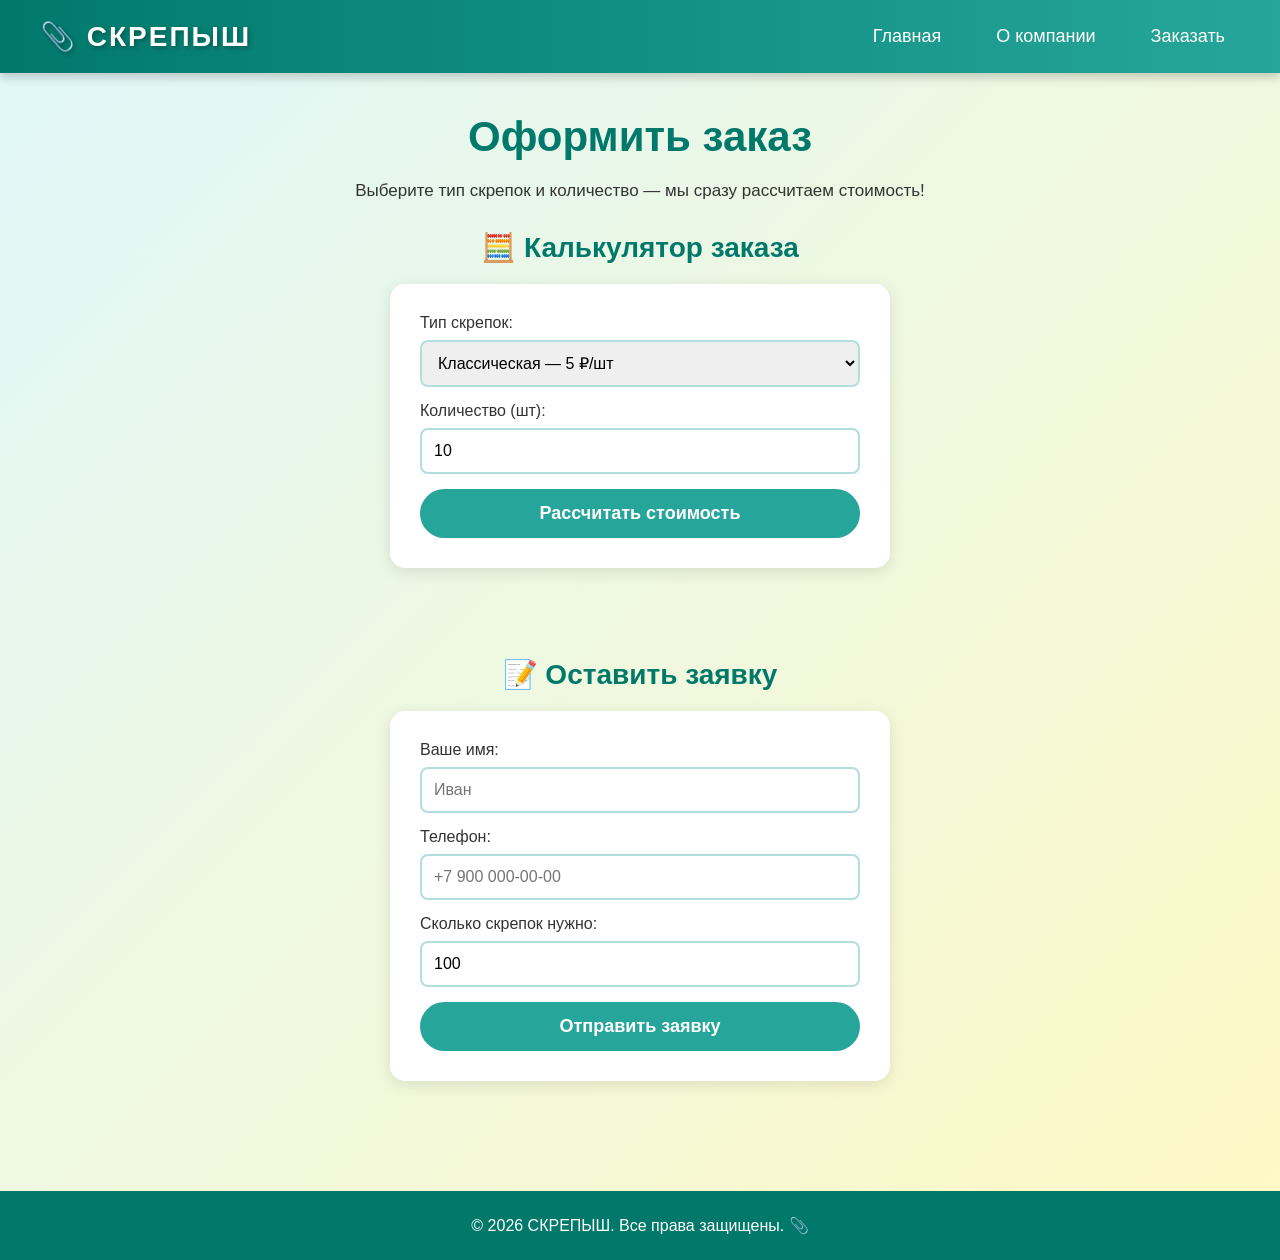
==== order.html @ 73446f0f "Первый коммит: добавлен исходный проект" ====
<!DOCTYPE html>
<html lang="ru">
<head>
    <meta charset="UTF-8">
    <meta name="viewport" content="width=device-width, initial-scale=1.0">
    <title>СКРЕПЫШ — Заказать</title>
    <link rel="stylesheet" href="style.css">
</head>
<body>

    <header>
        <div class="logo">📎 СКРЕПЫШ</div>
        <nav>
            <ul>
                <li><a href="index.html">Главная</a></li>
                <li><a href="about.html">О компании</a></li>
                <li><a href="order.html">Заказать</a></li>
            </ul>
        </nav>
    </header>

    <main>
        <h1>Оформить заказ</h1>

        <p style="text-align:center; font-size:17px;">
            Выберите тип скрепок и количество — мы сразу рассчитаем стоимость!
        </p>

        <h2>🧮 Калькулятор заказа</h2>
        <form onsubmit="return false">

            <label for="type">Тип скрепок:</label>
            <select id="type">
                <option value="5">Классическая — 5 ₽/шт</option>
                <option value="10">Цветная — 10 ₽/шт</option>
                <option value="50">Гигантская — 50 ₽/шт</option>
                <option value="999">Золотая — 999 ₽/шт</option>
            </select>

            <label for="qty">Количество (шт):</label>
            <input type="number" id="qty" min="1" value="10">

            <button type="button" onclick="calculate()">Рассчитать стоимость</button>
        </form>


        <div class="result" id="calcResult"></div>

        <h2>📝 Оставить заявку</h2>


        <form onsubmit="return submitOrder(event)">
            <label for="clientName">Ваше имя:</label>
            <input type="text" id="clientName" required placeholder="Иван">

            <label for="clientPhone">Телефон:</label>
            <input type="tel" id="clientPhone" required placeholder="+7 900 000-00-00">

            <label for="clientQty">Сколько скрепок нужно:</label>
            <input type="number" id="clientQty" min="1" value="100" required>

            <button type="submit">Отправить заявку</button>
        </form>

        <div class="result" id="orderResult"></div>
    </main>

    <footer>
        © 2026 СКРЕПЫШ. Все права защищены. 📎
    </footer>

    <script src="script.js"></script>
</body>
</html>
---- style.css ----
* {
    margin: 0;
    padding: 0;
    box-sizing: border-box; 
    font-family: 'Segoe UI', Arial, sans-serif; 
}


body {
    background: linear-gradient(135deg, #e0f7fa 0%, #fff9c4 100%);
    color: #333;
    min-height: 100vh; 
}


header {
    background: linear-gradient(90deg, #00796b, #26a69a); 
    color: white;
    padding: 20px 40px;
    display: flex;              
    justify-content: space-between; 
    align-items: center;
    box-shadow: 0 4px 10px rgba(0,0,0,0.2);
    position: sticky;  
    top: 0;
    z-index: 100;     
}


.logo {
    font-size: 28px;
    font-weight: bold;
    letter-spacing: 2px; 
    text-shadow: 2px 2px 4px rgba(0,0,0,0.3);
    animation: pulse 2s infinite; 
}


@keyframes pulse {
    0%, 100% { transform: scale(1); }    
    50%      { transform: scale(1.05); }
}

nav ul {
    list-style: none; 
    display: flex;   
    gap: 25px;        
}

nav a {
    color: white;
    text-decoration: none; 
    font-size: 18px;
    padding: 8px 15px;
    border-radius: 20px;
    transition: all 0.3s ease; 
    position: relative;
}


nav a:hover {
    background: rgba(255,255,255,0.25); 
    transform: translateY(-3px);       
    box-shadow: 0 4px 10px rgba(0,0,0,0.2);
}


main {
    max-width: 1100px;   
    margin: 40px auto;    
    padding: 0 20px;
}


h1, h2 {
    color: #00796b;
    margin-bottom: 20px;
    text-align: center;
}

h1 {
    font-size: 42px;
    animation: slideDown 0.8s ease;
}

h2 {
    font-size: 28px;
    margin-top: 30px;
}


@keyframes slideDown {
    from { opacity: 0; transform: translateY(-50px); }
    to   { opacity: 1; transform: translateY(0); }  
}


.cards {
    display: flex;
    flex-wrap: wrap; 
    gap: 25px;
    justify-content: center;
    margin-top: 30px;
}

.card {
    background: white;
    border-radius: 15px;
    padding: 20px;
    width: 260px;
    text-align: center;
    box-shadow: 0 4px 15px rgba(0,0,0,0.1);
    transition: transform 0.3s ease, box-shadow 0.3s ease;
    animation: fadeIn 1s ease;
}


.card:hover {
    transform: translateY(-10px) scale(1.03);
    box-shadow: 0 10px 25px rgba(0,0,0,0.2);
}


@keyframes fadeIn {
    from { opacity: 0; transform: translateY(20px); }
    to   { opacity: 1; transform: translateY(0); }
}


.card .image {
    font-size: 80px;
    margin-bottom: 15px;
    transition: transform 0.4s ease;
}

.card:hover .image {
    transform: rotate(15deg); 
}


form {
    background: white;
    padding: 30px;
    border-radius: 15px;
    box-shadow: 0 4px 15px rgba(0,0,0,0.1);
    max-width: 500px;
    margin: 20px auto;
    animation: fadeIn 0.8s ease;
}


input, textarea, select {
    width: 100%;             
    padding: 12px;
    margin: 8px 0 15px 0;    
    border: 2px solid #b2dfdb;
    border-radius: 8px;
    font-size: 16px;
    transition: border-color 0.3s, box-shadow 0.3s;
}


input:focus, textarea:focus, select:focus {
    border-color: #26a69a;
    box-shadow: 0 0 8px rgba(38,166,154,0.4);
    outline: none;
}


button {
    background: #26a69a;  
    color: white;
    border: none;
    padding: 14px 30px;
    font-size: 18px;
    border-radius: 30px;
    cursor: pointer;      
    width: 100%;
    transition: all 0.4s ease;
    font-weight: bold;
}


button:hover {
    background: #ff7043;
    transform: scale(1.05);
    box-shadow: 0 8px 20px rgba(255,112,67,0.5);
}


button:active {
    transform: scale(0.97);
}


.result {
    margin-top: 20px;
    padding: 20px;
    background: #e0f2f1;
    border-left: 5px solid #26a69a;
    border-radius: 10px;
    font-size: 18px;
    opacity: 0;
    transform: translateY(20px);
    transition: all 0.6s ease;
}


.result.show {
    opacity: 1;
    transform: translateY(0);
}


footer {
    text-align: center;
    padding: 25px;
    background: #00796b;
    color: white;
    margin-top: 50px;
}
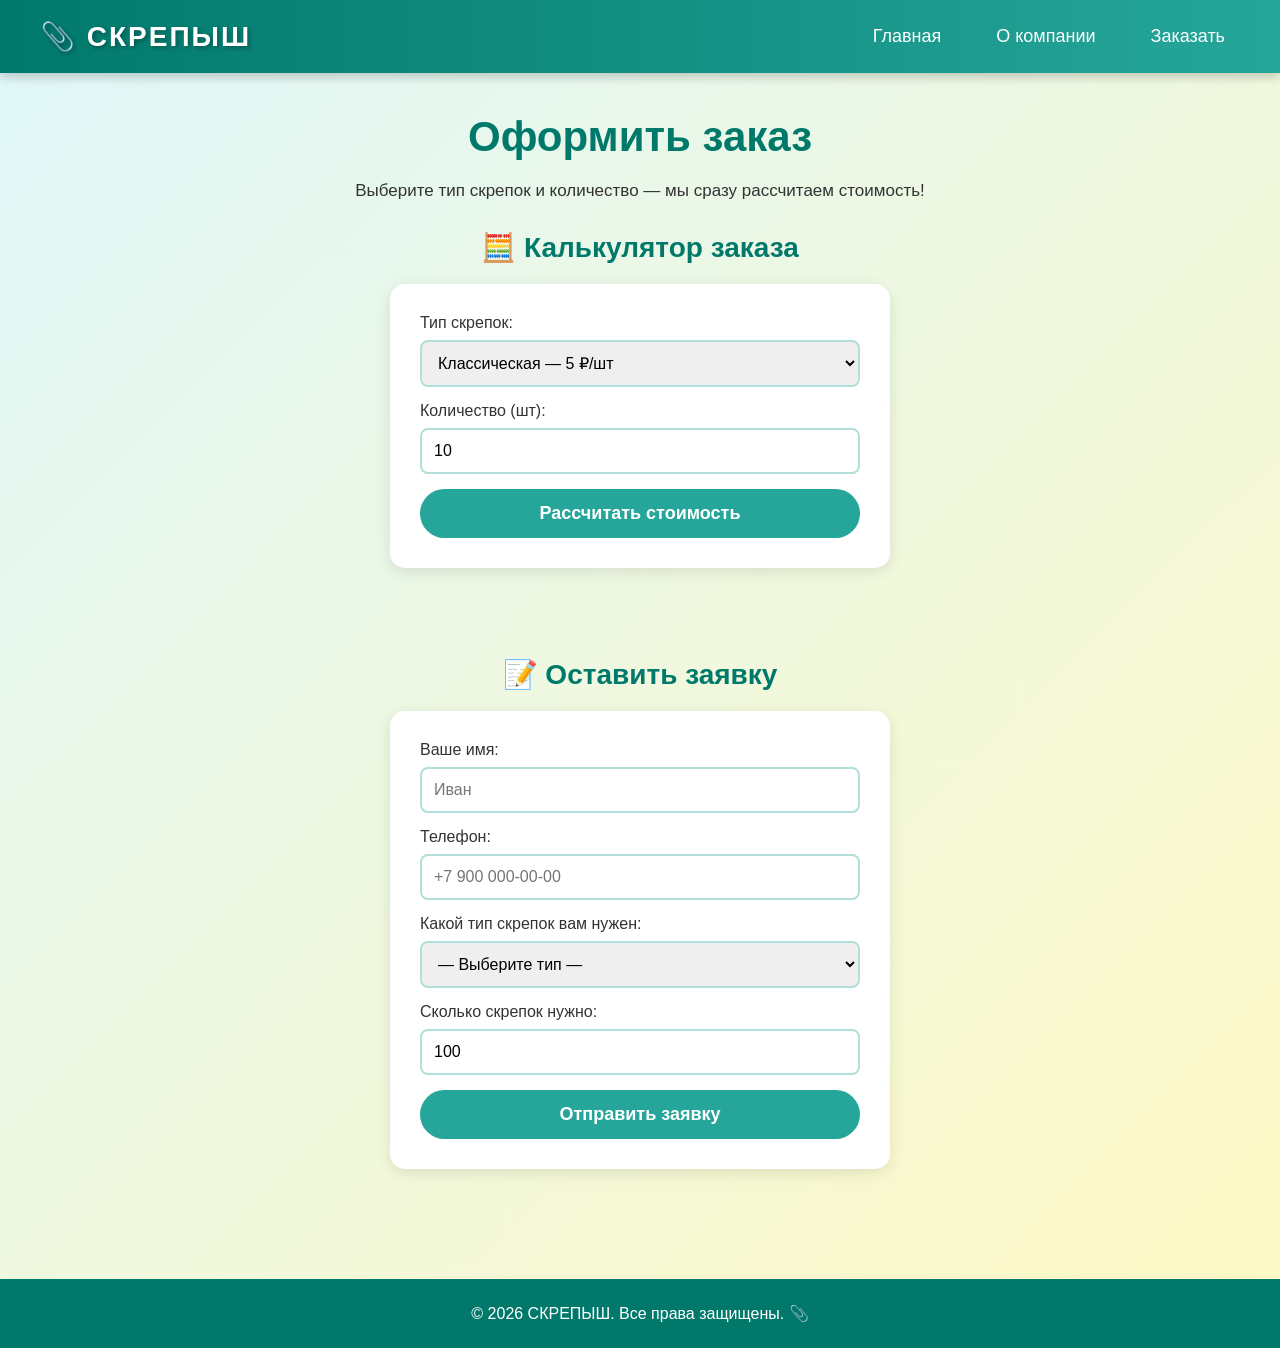
==== commit fe5ee648: "Добавлен выбор типа скрепок в форму оставить заявку" ====
--- a/order.html
+++ b/order.html
@@ -50,17 +50,28 @@
 
 
         <form onsubmit="return submitOrder(event)">
-            <label for="clientName">Ваше имя:</label>
-            <input type="text" id="clientName" required placeholder="Иван">
+    <label for="clientName">Ваше имя:</label>
+    <input type="text" id="clientName" required placeholder="Иван">
 
-            <label for="clientPhone">Телефон:</label>
-            <input type="tel" id="clientPhone" required placeholder="+7 900 000-00-00">
+    <label for="clientPhone">Телефон:</label>
+    <input type="tel" id="clientPhone" required placeholder="+7 900 000-00-00">
 
-            <label for="clientQty">Сколько скрепок нужно:</label>
-            <input type="number" id="clientQty" min="1" value="100" required>
+    <!-- ⬇️⬇️⬇️ НОВЫЙ БЛОК — ВЫБОР ТИПА СКРЕПОК ⬇️⬇️⬇️ -->
+    <label for="clientType">Какой тип скрепок вам нужен:</label>
+    <select id="clientType" required>
+        <option value="">— Выберите тип —</option>
+        <option value="5">Классическая — 5 ₽/шт</option>
+        <option value="10">Цветная — 10 ₽/шт</option>
+        <option value="50">Гигантская — 50 ₽/шт</option>
+        <option value="999">Золотая — 999 ₽/шт</option>
+    </select>
+    <!-- ⬆️⬆️⬆️ КОНЕЦ НОВОГО БЛОКА ⬆️⬆️⬆️ -->
 
-            <button type="submit">Отправить заявку</button>
-        </form>
+    <label for="clientQty">Сколько скрепок нужно:</label>
+    <input type="number" id="clientQty" min="1" value="100" required>
+
+    <button type="submit">Отправить заявку</button>
+</form>
 
         <div class="result" id="orderResult"></div>
     </main>
